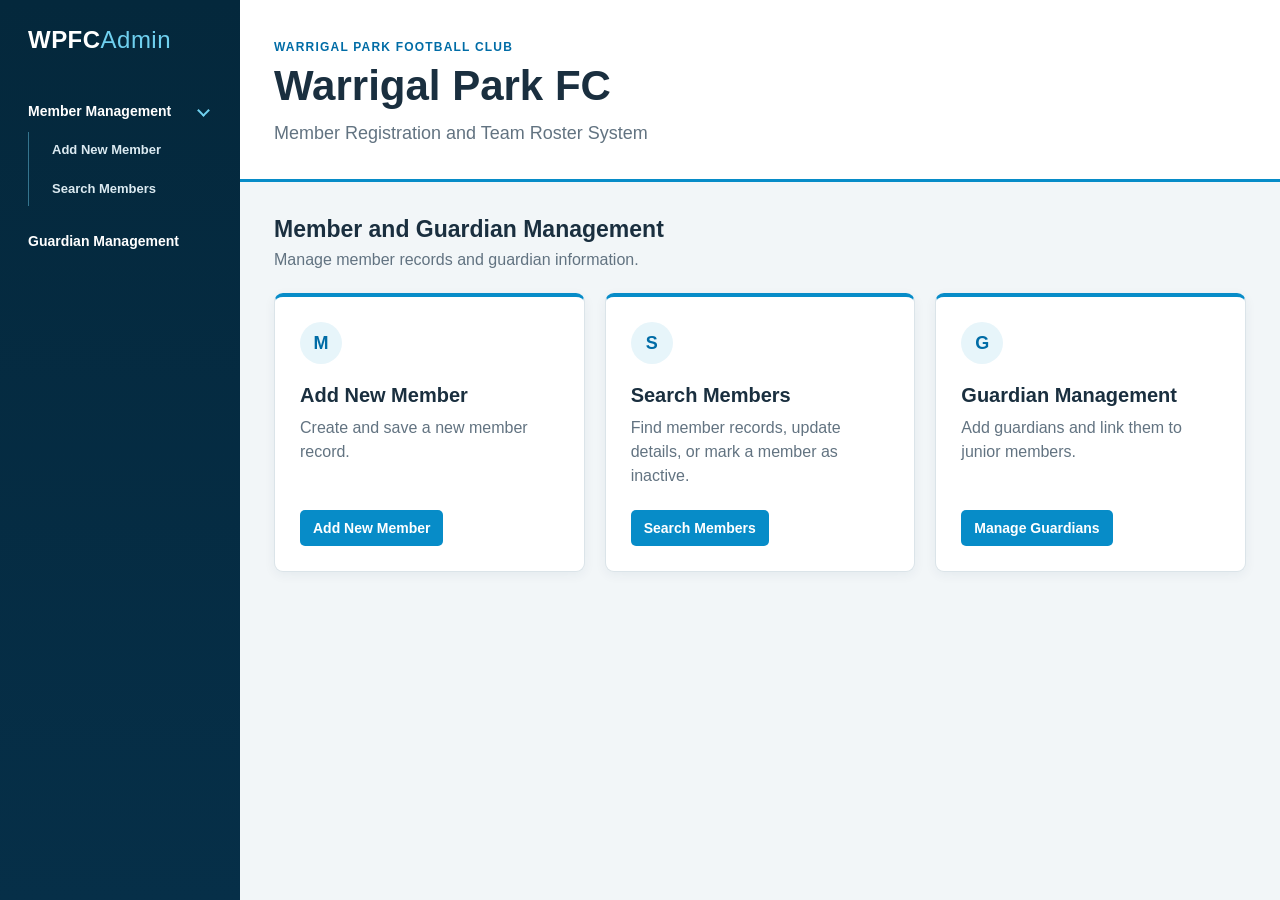
==== index.html @ ea4c1155 "Add main navigation page" ====
<!doctype html>
<html lang="en">
  <head>
    <meta charset="utf-8">
    <meta name="viewport" content="width=device-width, initial-scale=1">
    <title>Warrigal Park FC</title>
    <style>
      :root {
        --navy: #073956;
        --navy-deep: #04283c;
        --blue: #078cc8;
        --blue-dark: #006ca6;
        --canvas: #f2f6f8;
        --white: #ffffff;
        --ink: #1a2f3f;
        --muted: #627381;
        --line: #dbe4e9;
      }

      * { box-sizing: border-box; }

      body {
        min-height: 100vh;
        margin: 0;
        background: var(--canvas);
        color: var(--ink);
        font-family: Arial, Helvetica, sans-serif;
      }

      .app-shell { display: flex; min-height: 100vh; }

      .sidebar {
        width: 240px;
        flex: 0 0 240px;
        min-height: 100vh;
        padding: 26px 14px;
        background: linear-gradient(180deg, var(--navy-deep), #062f48);
      }

      .brand {
        display: block;
        margin: 0 14px 36px;
        color: var(--white);
        font-size: 24px;
        font-weight: 800;
        letter-spacing: .02em;
      }

      .brand span { color: #6fd0ef; font-weight: 500; }
      .sidebar nav { display: grid; gap: 7px; }
      .nav-group { margin: 0; }
      .nav-group-toggle {
        display: block;
        width: 100%;
        padding: 13px 14px;
        border: 0;
        border-radius: 6px;
        background: transparent;
        color: var(--white);
        cursor: pointer;
        font-size: 14px;
        font-weight: 800;
        list-style: none;
        text-align: left;
        text-decoration: none;
      }

      .nav-group-toggle::-webkit-details-marker { display: none; }
      .nav-group-toggle::marker { content: ""; }
      .nav-group-toggle::after {
        content: "";
        float: right;
        width: 7px;
        height: 7px;
        margin: 3px 4px 0 0;
        border-right: 2px solid #70d1ef;
        border-bottom: 2px solid #70d1ef;
        transform: rotate(45deg);
        transition: transform .16s ease;
      }

      .nav-group:not([open]) .nav-group-toggle::after { transform: rotate(-45deg); }
      .nav-group-toggle:hover, .nav-group-toggle:focus-visible { background: rgba(20, 156, 207, .25); outline: none; }
      .nav-submenu { display: grid; gap: 4px; margin: 0 0 7px 14px; padding-left: 11px; border-left: 1px solid rgba(111, 208, 239, .45); }
      .nav-subitem { display: block; padding: 10px 12px; border-radius: 5px; color: #dbeaf1; font-size: 13px; font-weight: 700; text-decoration: none; }
      .nav-subitem:hover, .nav-subitem:focus-visible, .nav-subitem.active { background: rgba(20, 156, 207, .25); color: var(--white); outline: none; }
      .nav-subitem.active { border-left: 3px solid #52d0f1; border-radius: 0 5px 5px 0; }
      .nav-group-link { display: block; padding: 13px 14px; border-radius: 6px; color: var(--white); font-size: 14px; font-weight: 800; text-decoration: none; }
      .nav-group-link:hover, .nav-group-link:focus-visible, .nav-group-link.active { background: rgba(20, 156, 207, .25); color: var(--white); outline: none; }
      .nav-group-link.active { border-left: 3px solid #52d0f1; border-radius: 0 6px 6px 0; }

      .main-content { width: min(1120px, 100%); margin: 0 auto; padding: 0 34px 48px; }

      .topbar {
        margin: 0 -34px 34px;
        padding: 40px 34px 32px;
        background: var(--white);
        border-bottom: 3px solid var(--blue);
      }

      h1, h2, p { margin-top: 0; }
      h1 { margin-bottom: 10px; font-size: clamp(30px, 4vw, 42px); }
      .subtitle { max-width: 610px; margin-bottom: 0; color: var(--muted); font-size: 18px; line-height: 1.5; }
      .eyebrow { margin-bottom: 8px; color: var(--blue-dark); font-size: 12px; font-weight: 800; letter-spacing: .1em; text-transform: uppercase; }

      .intro { margin-bottom: 24px; }
      .intro h2 { margin-bottom: 8px; font-size: 23px; }
      .intro p { margin-bottom: 0; color: var(--muted); }

      .management-grid { display: grid; grid-template-columns: repeat(3, minmax(0, 1fr)); gap: 20px; }
      .management-card {
        display: flex;
        min-height: 210px;
        flex-direction: column;
        align-items: flex-start;
        padding: 25px;
        border: 1px solid var(--line);
        border-top: 4px solid var(--blue);
        border-radius: 9px;
        background: var(--white);
        box-shadow: 0 3px 12px rgba(15, 57, 78, .06);
      }

      .management-icon {
        display: grid;
        width: 42px;
        height: 42px;
        place-items: center;
        margin-bottom: 20px;
        border-radius: 50%;
        background: #e7f5fa;
        color: var(--blue-dark);
        font-size: 18px;
        font-weight: 800;
      }

      .management-card h2 { margin-bottom: 9px; font-size: 20px; }
      .management-card p { margin-bottom: 22px; color: var(--muted); line-height: 1.5; }
      .management-card a {
        margin-top: auto;
        padding: 10px 13px;
        border-radius: 5px;
        background: var(--blue);
        color: var(--white);
        font-size: 14px;
        font-weight: 700;
        text-decoration: none;
      }

      .management-card a:hover, .management-card a:focus-visible { background: var(--blue-dark); outline: none; }

      @media (max-width: 880px) {
        .sidebar { width: 184px; flex-basis: 184px; padding: 20px 9px; }
        .brand { margin: 0 8px 28px; font-size: 18px; }
        .nav-group-toggle { padding: 13px 12px; font-size: 13px; }
        .nav-subitem { padding: 10px; font-size: 12px; }
        .nav-group-link { padding: 13px 12px; font-size: 13px; }
        .management-grid { grid-template-columns: 1fr; }
      }

      @media (max-width: 600px) {
        .main-content { padding: 0 16px 30px; }
        .topbar { margin: 0 -16px 24px; padding: 29px 16px 24px; }
      }
    </style>
  </head>
  <body>
    <div class="app-shell">
      <aside class="sidebar" aria-label="Main navigation">
        <div class="brand">WPFC<span>Admin</span></div>
        <nav>
          <details class="nav-group" open>
            <summary class="nav-group-toggle">Member Management</summary>
            <div class="nav-submenu">
              <a class="nav-subitem" href="member/index.html">Add New Member</a>
              <a class="nav-subitem" href="member/search.html">Search Members</a>
            </div>
          </details>
          <a class="nav-group-link" href="guardian/index.html">Guardian Management</a>
        </nav>
      </aside>

      <main class="main-content">
        <header class="topbar">
          <p class="eyebrow">Warrigal Park Football Club</p>
          <h1>Warrigal Park FC</h1>
          <p class="subtitle">Member Registration and Team Roster System</p>
        </header>

        <section class="intro" aria-labelledby="management-heading">
          <h2 id="management-heading">Member and Guardian Management</h2>
          <p>Manage member records and guardian information.</p>
        </section>

        <section class="management-grid" aria-label="Member and Guardian Management">
          <article class="management-card">
            <div class="management-icon" aria-hidden="true">M</div>
            <h2>Add New Member</h2>
            <p>Create and save a new member record.</p>
            <a href="member/index.html">Add New Member</a>
          </article>

          <article class="management-card">
            <div class="management-icon" aria-hidden="true">S</div>
            <h2>Search Members</h2>
            <p>Find member records, update details, or mark a member as inactive.</p>
            <a href="member/search.html">Search Members</a>
          </article>

          <article class="management-card">
            <div class="management-icon" aria-hidden="true">G</div>
            <h2>Guardian Management</h2>
            <p>Add guardians and link them to junior members.</p>
            <a href="guardian/index.html">Manage Guardians</a>
          </article>
        </section>
      </main>
    </div>
  </body>
</html>
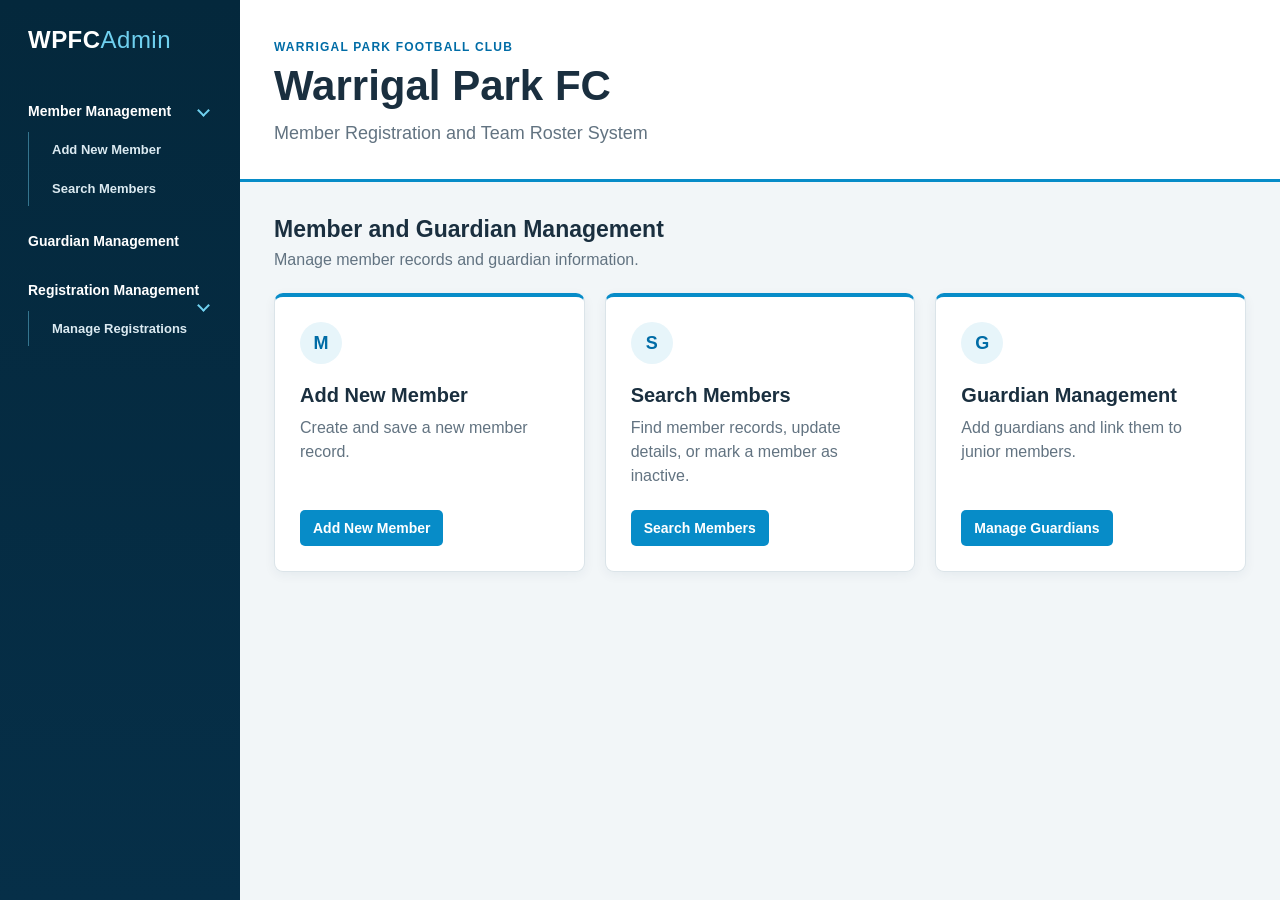
==== commit 22c0a720: "Implement season registration management" ====
--- a/index.html
+++ b/index.html
@@ -177,6 +177,12 @@
             </div>
           </details>
           <a class="nav-group-link" href="guardian/index.html">Guardian Management</a>
+          <details class="nav-group" open>
+            <summary class="nav-group-toggle">Registration Management</summary>
+            <div class="nav-submenu">
+              <a class="nav-subitem" href="registration/index.html">Manage Registrations</a>
+            </div>
+          </details>
         </nav>
       </aside>
 
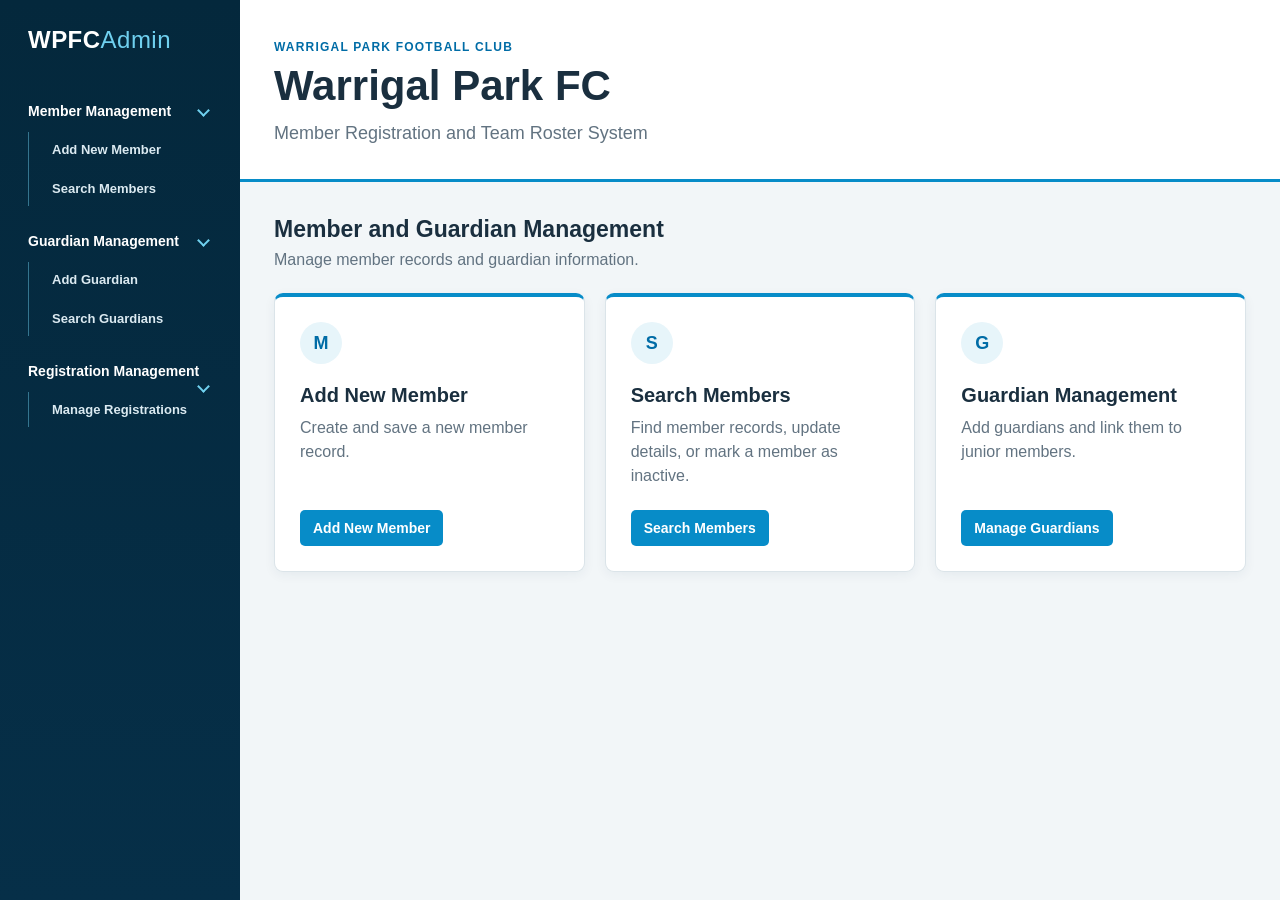
==== commit 54a5aa4f: "Integrate registration navigation across existing pages" ====
--- a/index.html
+++ b/index.html
@@ -176,7 +176,13 @@
               <a class="nav-subitem" href="member/search.html">Search Members</a>
             </div>
           </details>
-          <a class="nav-group-link" href="guardian/index.html">Guardian Management</a>
+          <details class="nav-group" open>
+            <summary class="nav-group-toggle">Guardian Management</summary>
+            <div class="nav-submenu">
+              <a class="nav-subitem" href="guardian/index.html">Add Guardian</a>
+              <a class="nav-subitem" href="guardian/search.html">Search Guardians</a>
+            </div>
+          </details>
           <details class="nav-group" open>
             <summary class="nav-group-toggle">Registration Management</summary>
             <div class="nav-submenu">
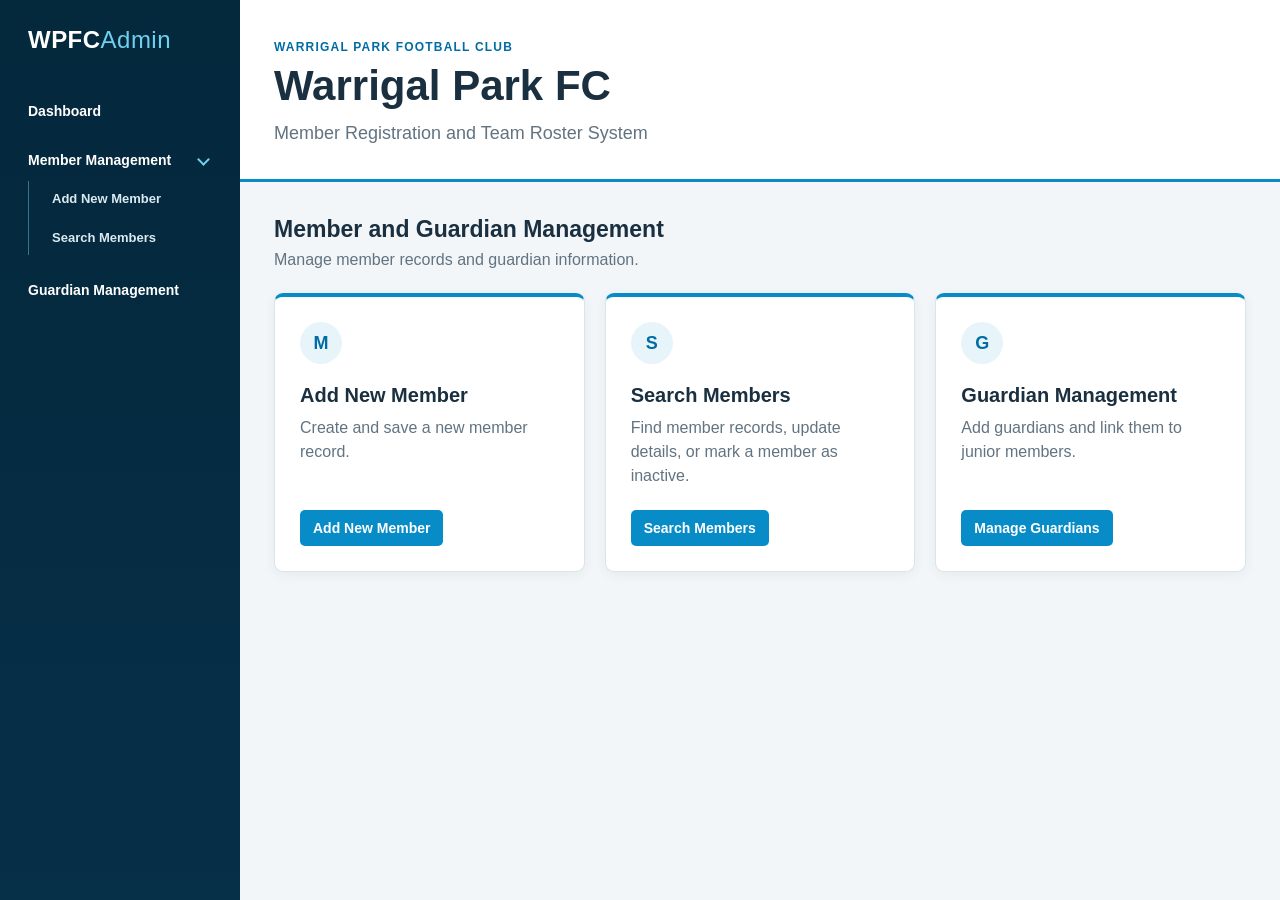
==== commit 90e0a198: "Add dashboard to nav" ====
--- a/index.html
+++ b/index.html
@@ -169,6 +169,8 @@
       <aside class="sidebar" aria-label="Main navigation">
         <div class="brand">WPFC<span>Admin</span></div>
         <nav>
+          <a class="nav-group-link" href="index.html">Dashboard</a>
+
           <details class="nav-group" open>
             <summary class="nav-group-toggle">Member Management</summary>
             <div class="nav-submenu">
@@ -176,19 +178,7 @@
               <a class="nav-subitem" href="member/search.html">Search Members</a>
             </div>
           </details>
-          <details class="nav-group" open>
-            <summary class="nav-group-toggle">Guardian Management</summary>
-            <div class="nav-submenu">
-              <a class="nav-subitem" href="guardian/index.html">Add Guardian</a>
-              <a class="nav-subitem" href="guardian/search.html">Search Guardians</a>
-            </div>
-          </details>
-          <details class="nav-group" open>
-            <summary class="nav-group-toggle">Registration Management</summary>
-            <div class="nav-submenu">
-              <a class="nav-subitem" href="registration/index.html">Manage Registrations</a>
-            </div>
-          </details>
+          <a class="nav-group-link" href="guardian/index.html">Guardian Management</a>
         </nav>
       </aside>
 
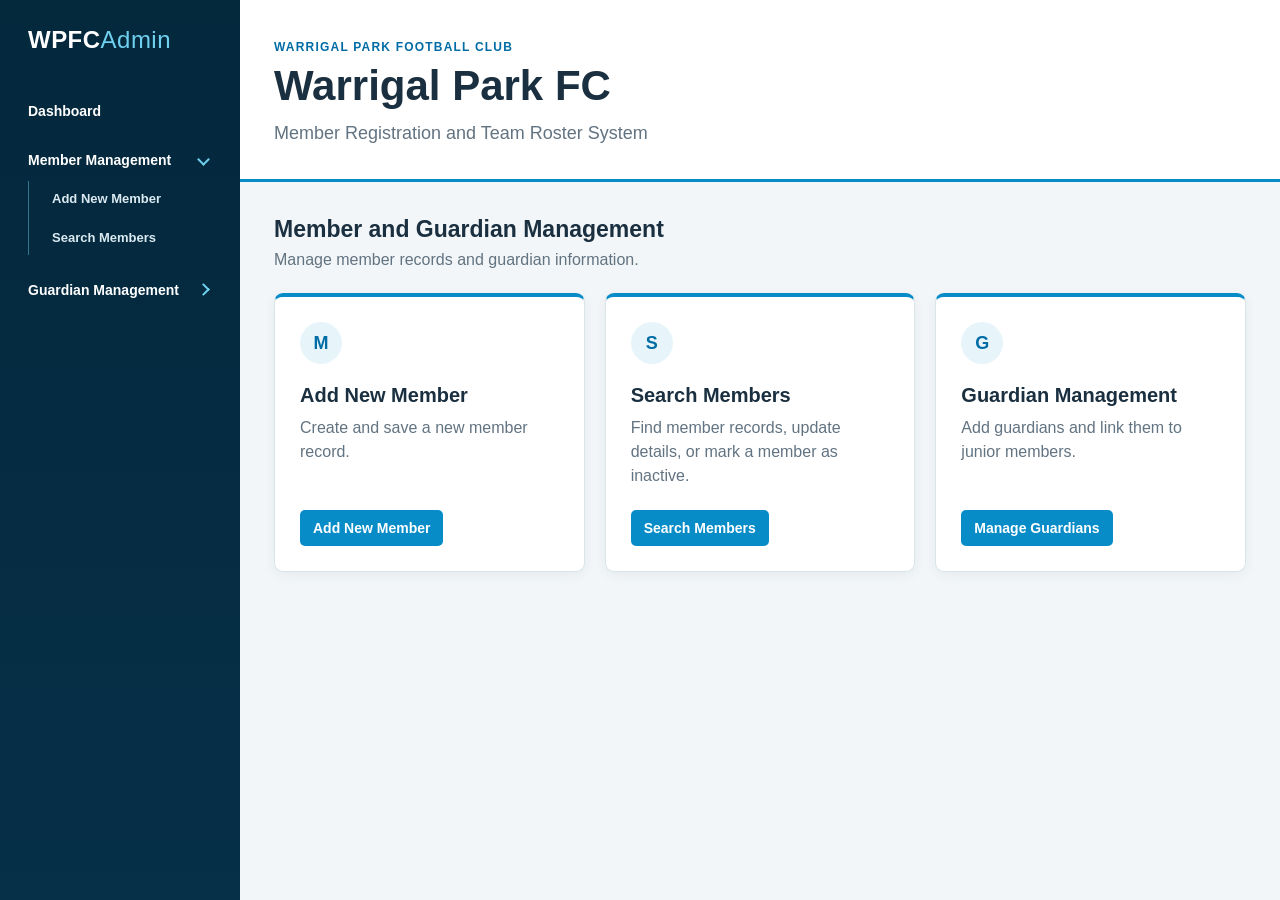
==== commit 989606f2: "add a toggle to index" ====
--- a/index.html
+++ b/index.html
@@ -1,222 +1,397 @@
 <!doctype html>
 <html lang="en">
-  <head>
-    <meta charset="utf-8">
-    <meta name="viewport" content="width=device-width, initial-scale=1">
-    <title>Warrigal Park FC</title>
-    <style>
-      :root {
-        --navy: #073956;
-        --navy-deep: #04283c;
-        --blue: #078cc8;
-        --blue-dark: #006ca6;
-        --canvas: #f2f6f8;
-        --white: #ffffff;
-        --ink: #1a2f3f;
-        --muted: #627381;
-        --line: #dbe4e9;
-      }
-
-      * { box-sizing: border-box; }
-
-      body {
-        min-height: 100vh;
-        margin: 0;
-        background: var(--canvas);
-        color: var(--ink);
-        font-family: Arial, Helvetica, sans-serif;
-      }
-
-      .app-shell { display: flex; min-height: 100vh; }
-
+
+<head>
+  <meta charset="utf-8">
+  <meta name="viewport" content="width=device-width, initial-scale=1">
+  <title>Warrigal Park FC</title>
+  <style>
+    :root {
+      --navy: #073956;
+      --navy-deep: #04283c;
+      --blue: #078cc8;
+      --blue-dark: #006ca6;
+      --canvas: #f2f6f8;
+      --white: #ffffff;
+      --ink: #1a2f3f;
+      --muted: #627381;
+      --line: #dbe4e9;
+    }
+
+    * {
+      box-sizing: border-box;
+    }
+
+    body {
+      min-height: 100vh;
+      margin: 0;
+      background: var(--canvas);
+      color: var(--ink);
+      font-family: Arial, Helvetica, sans-serif;
+    }
+
+    .app-shell {
+      display: flex;
+      min-height: 100vh;
+    }
+
+    .sidebar {
+      width: 240px;
+      flex: 0 0 240px;
+      min-height: 100vh;
+      padding: 26px 14px;
+      background: linear-gradient(180deg, var(--navy-deep), #062f48);
+    }
+
+    .brand {
+      display: block;
+      margin: 0 14px 36px;
+      color: var(--white);
+      font-size: 24px;
+      font-weight: 800;
+      letter-spacing: .02em;
+    }
+
+    .brand span {
+      color: #6fd0ef;
+      font-weight: 500;
+    }
+
+    .sidebar nav {
+      display: grid;
+      gap: 7px;
+    }
+
+    .nav-group {
+      margin: 0;
+    }
+
+    .nav-group-toggle {
+      display: block;
+      width: 100%;
+      padding: 13px 14px;
+      border: 0;
+      border-radius: 6px;
+      background: transparent;
+      color: var(--white);
+      cursor: pointer;
+      font-size: 14px;
+      font-weight: 800;
+      list-style: none;
+      text-align: left;
+      text-decoration: none;
+    }
+
+    .nav-group-toggle::-webkit-details-marker {
+      display: none;
+    }
+
+    .nav-group-toggle::marker {
+      content: "";
+    }
+
+    .nav-group-toggle::after {
+      content: "";
+      float: right;
+      width: 7px;
+      height: 7px;
+      margin: 3px 4px 0 0;
+      border-right: 2px solid #70d1ef;
+      border-bottom: 2px solid #70d1ef;
+      transform: rotate(45deg);
+      transition: transform .16s ease;
+    }
+
+    .nav-group:not([open]) .nav-group-toggle::after {
+      transform: rotate(-45deg);
+    }
+
+    .nav-group-toggle:hover,
+    .nav-group-toggle:focus-visible {
+      background: rgba(20, 156, 207, .25);
+      outline: none;
+    }
+
+    .nav-submenu {
+      display: grid;
+      gap: 4px;
+      margin: 0 0 7px 14px;
+      padding-left: 11px;
+      border-left: 1px solid rgba(111, 208, 239, .45);
+    }
+
+    .nav-subitem {
+      display: block;
+      padding: 10px 12px;
+      border-radius: 5px;
+      color: #dbeaf1;
+      font-size: 13px;
+      font-weight: 700;
+      text-decoration: none;
+    }
+
+    .nav-subitem:hover,
+    .nav-subitem:focus-visible,
+    .nav-subitem.active {
+      background: rgba(20, 156, 207, .25);
+      color: var(--white);
+      outline: none;
+    }
+
+    .nav-subitem.active {
+      border-left: 3px solid #52d0f1;
+      border-radius: 0 5px 5px 0;
+    }
+
+    .nav-group-link {
+      display: block;
+      padding: 13px 14px;
+      border-radius: 6px;
+      color: var(--white);
+      font-size: 14px;
+      font-weight: 800;
+      text-decoration: none;
+    }
+
+    .nav-group-link:hover,
+    .nav-group-link:focus-visible,
+    .nav-group-link.active {
+      background: rgba(20, 156, 207, .25);
+      color: var(--white);
+      outline: none;
+    }
+
+    .nav-group-link.active {
+      border-left: 3px solid #52d0f1;
+      border-radius: 0 6px 6px 0;
+    }
+
+    .main-content {
+      width: min(1120px, 100%);
+      margin: 0 auto;
+      padding: 0 34px 48px;
+    }
+
+    .topbar {
+      margin: 0 -34px 34px;
+      padding: 40px 34px 32px;
+      background: var(--white);
+      border-bottom: 3px solid var(--blue);
+    }
+
+    h1,
+    h2,
+    p {
+      margin-top: 0;
+    }
+
+    h1 {
+      margin-bottom: 10px;
+      font-size: clamp(30px, 4vw, 42px);
+    }
+
+    .subtitle {
+      max-width: 610px;
+      margin-bottom: 0;
+      color: var(--muted);
+      font-size: 18px;
+      line-height: 1.5;
+    }
+
+    .eyebrow {
+      margin-bottom: 8px;
+      color: var(--blue-dark);
+      font-size: 12px;
+      font-weight: 800;
+      letter-spacing: .1em;
+      text-transform: uppercase;
+    }
+
+    .intro {
+      margin-bottom: 24px;
+    }
+
+    .intro h2 {
+      margin-bottom: 8px;
+      font-size: 23px;
+    }
+
+    .intro p {
+      margin-bottom: 0;
+      color: var(--muted);
+    }
+
+    .management-grid {
+      display: grid;
+      grid-template-columns: repeat(3, minmax(0, 1fr));
+      gap: 20px;
+    }
+
+    .management-card {
+      display: flex;
+      min-height: 210px;
+      flex-direction: column;
+      align-items: flex-start;
+      padding: 25px;
+      border: 1px solid var(--line);
+      border-top: 4px solid var(--blue);
+      border-radius: 9px;
+      background: var(--white);
+      box-shadow: 0 3px 12px rgba(15, 57, 78, .06);
+    }
+
+    .management-icon {
+      display: grid;
+      width: 42px;
+      height: 42px;
+      place-items: center;
+      margin-bottom: 20px;
+      border-radius: 50%;
+      background: #e7f5fa;
+      color: var(--blue-dark);
+      font-size: 18px;
+      font-weight: 800;
+    }
+
+    .management-card h2 {
+      margin-bottom: 9px;
+      font-size: 20px;
+    }
+
+    .management-card p {
+      margin-bottom: 22px;
+      color: var(--muted);
+      line-height: 1.5;
+    }
+
+    .management-card a {
+      margin-top: auto;
+      padding: 10px 13px;
+      border-radius: 5px;
+      background: var(--blue);
+      color: var(--white);
+      font-size: 14px;
+      font-weight: 700;
+      text-decoration: none;
+    }
+
+    .management-card a:hover,
+    .management-card a:focus-visible {
+      background: var(--blue-dark);
+      outline: none;
+    }
+
+    @media (max-width: 880px) {
       .sidebar {
-        width: 240px;
-        flex: 0 0 240px;
-        min-height: 100vh;
-        padding: 26px 14px;
-        background: linear-gradient(180deg, var(--navy-deep), #062f48);
+        width: 184px;
+        flex-basis: 184px;
+        padding: 20px 9px;
       }
 
       .brand {
-        display: block;
-        margin: 0 14px 36px;
-        color: var(--white);
-        font-size: 24px;
-        font-weight: 800;
-        letter-spacing: .02em;
-      }
-
-      .brand span { color: #6fd0ef; font-weight: 500; }
-      .sidebar nav { display: grid; gap: 7px; }
-      .nav-group { margin: 0; }
+        margin: 0 8px 28px;
+        font-size: 18px;
+      }
+
       .nav-group-toggle {
-        display: block;
-        width: 100%;
-        padding: 13px 14px;
-        border: 0;
-        border-radius: 6px;
-        background: transparent;
-        color: var(--white);
-        cursor: pointer;
-        font-size: 14px;
-        font-weight: 800;
-        list-style: none;
-        text-align: left;
-        text-decoration: none;
-      }
-
-      .nav-group-toggle::-webkit-details-marker { display: none; }
-      .nav-group-toggle::marker { content: ""; }
-      .nav-group-toggle::after {
-        content: "";
-        float: right;
-        width: 7px;
-        height: 7px;
-        margin: 3px 4px 0 0;
-        border-right: 2px solid #70d1ef;
-        border-bottom: 2px solid #70d1ef;
-        transform: rotate(45deg);
-        transition: transform .16s ease;
-      }
-
-      .nav-group:not([open]) .nav-group-toggle::after { transform: rotate(-45deg); }
-      .nav-group-toggle:hover, .nav-group-toggle:focus-visible { background: rgba(20, 156, 207, .25); outline: none; }
-      .nav-submenu { display: grid; gap: 4px; margin: 0 0 7px 14px; padding-left: 11px; border-left: 1px solid rgba(111, 208, 239, .45); }
-      .nav-subitem { display: block; padding: 10px 12px; border-radius: 5px; color: #dbeaf1; font-size: 13px; font-weight: 700; text-decoration: none; }
-      .nav-subitem:hover, .nav-subitem:focus-visible, .nav-subitem.active { background: rgba(20, 156, 207, .25); color: var(--white); outline: none; }
-      .nav-subitem.active { border-left: 3px solid #52d0f1; border-radius: 0 5px 5px 0; }
-      .nav-group-link { display: block; padding: 13px 14px; border-radius: 6px; color: var(--white); font-size: 14px; font-weight: 800; text-decoration: none; }
-      .nav-group-link:hover, .nav-group-link:focus-visible, .nav-group-link.active { background: rgba(20, 156, 207, .25); color: var(--white); outline: none; }
-      .nav-group-link.active { border-left: 3px solid #52d0f1; border-radius: 0 6px 6px 0; }
-
-      .main-content { width: min(1120px, 100%); margin: 0 auto; padding: 0 34px 48px; }
+        padding: 13px 12px;
+        font-size: 13px;
+      }
+
+      .nav-subitem {
+        padding: 10px;
+        font-size: 12px;
+      }
+
+      .nav-group-link {
+        padding: 13px 12px;
+        font-size: 13px;
+      }
+
+      .management-grid {
+        grid-template-columns: 1fr;
+      }
+    }
+
+    @media (max-width: 600px) {
+      .main-content {
+        padding: 0 16px 30px;
+      }
 
       .topbar {
-        margin: 0 -34px 34px;
-        padding: 40px 34px 32px;
-        background: var(--white);
-        border-bottom: 3px solid var(--blue);
-      }
-
-      h1, h2, p { margin-top: 0; }
-      h1 { margin-bottom: 10px; font-size: clamp(30px, 4vw, 42px); }
-      .subtitle { max-width: 610px; margin-bottom: 0; color: var(--muted); font-size: 18px; line-height: 1.5; }
-      .eyebrow { margin-bottom: 8px; color: var(--blue-dark); font-size: 12px; font-weight: 800; letter-spacing: .1em; text-transform: uppercase; }
-
-      .intro { margin-bottom: 24px; }
-      .intro h2 { margin-bottom: 8px; font-size: 23px; }
-      .intro p { margin-bottom: 0; color: var(--muted); }
-
-      .management-grid { display: grid; grid-template-columns: repeat(3, minmax(0, 1fr)); gap: 20px; }
-      .management-card {
-        display: flex;
-        min-height: 210px;
-        flex-direction: column;
-        align-items: flex-start;
-        padding: 25px;
-        border: 1px solid var(--line);
-        border-top: 4px solid var(--blue);
-        border-radius: 9px;
-        background: var(--white);
-        box-shadow: 0 3px 12px rgba(15, 57, 78, .06);
-      }
-
-      .management-icon {
-        display: grid;
-        width: 42px;
-        height: 42px;
-        place-items: center;
-        margin-bottom: 20px;
-        border-radius: 50%;
-        background: #e7f5fa;
-        color: var(--blue-dark);
-        font-size: 18px;
-        font-weight: 800;
-      }
-
-      .management-card h2 { margin-bottom: 9px; font-size: 20px; }
-      .management-card p { margin-bottom: 22px; color: var(--muted); line-height: 1.5; }
-      .management-card a {
-        margin-top: auto;
-        padding: 10px 13px;
-        border-radius: 5px;
-        background: var(--blue);
-        color: var(--white);
-        font-size: 14px;
-        font-weight: 700;
-        text-decoration: none;
-      }
-
-      .management-card a:hover, .management-card a:focus-visible { background: var(--blue-dark); outline: none; }
-
-      @media (max-width: 880px) {
-        .sidebar { width: 184px; flex-basis: 184px; padding: 20px 9px; }
-        .brand { margin: 0 8px 28px; font-size: 18px; }
-        .nav-group-toggle { padding: 13px 12px; font-size: 13px; }
-        .nav-subitem { padding: 10px; font-size: 12px; }
-        .nav-group-link { padding: 13px 12px; font-size: 13px; }
-        .management-grid { grid-template-columns: 1fr; }
-      }
-
-      @media (max-width: 600px) {
-        .main-content { padding: 0 16px 30px; }
-        .topbar { margin: 0 -16px 24px; padding: 29px 16px 24px; }
-      }
-    </style>
-  </head>
-  <body>
-    <div class="app-shell">
-      <aside class="sidebar" aria-label="Main navigation">
-        <div class="brand">WPFC<span>Admin</span></div>
-        <nav>
-          <a class="nav-group-link" href="index.html">Dashboard</a>
-
-          <details class="nav-group" open>
-            <summary class="nav-group-toggle">Member Management</summary>
-            <div class="nav-submenu">
-              <a class="nav-subitem" href="member/index.html">Add New Member</a>
-              <a class="nav-subitem" href="member/search.html">Search Members</a>
-            </div>
-          </details>
-          <a class="nav-group-link" href="guardian/index.html">Guardian Management</a>
-        </nav>
-      </aside>
-
-      <main class="main-content">
-        <header class="topbar">
-          <p class="eyebrow">Warrigal Park Football Club</p>
-          <h1>Warrigal Park FC</h1>
-          <p class="subtitle">Member Registration and Team Roster System</p>
-        </header>
-
-        <section class="intro" aria-labelledby="management-heading">
-          <h2 id="management-heading">Member and Guardian Management</h2>
-          <p>Manage member records and guardian information.</p>
-        </section>
-
-        <section class="management-grid" aria-label="Member and Guardian Management">
-          <article class="management-card">
-            <div class="management-icon" aria-hidden="true">M</div>
-            <h2>Add New Member</h2>
-            <p>Create and save a new member record.</p>
-            <a href="member/index.html">Add New Member</a>
-          </article>
-
-          <article class="management-card">
-            <div class="management-icon" aria-hidden="true">S</div>
-            <h2>Search Members</h2>
-            <p>Find member records, update details, or mark a member as inactive.</p>
-            <a href="member/search.html">Search Members</a>
-          </article>
-
-          <article class="management-card">
-            <div class="management-icon" aria-hidden="true">G</div>
-            <h2>Guardian Management</h2>
-            <p>Add guardians and link them to junior members.</p>
-            <a href="guardian/index.html">Manage Guardians</a>
-          </article>
-        </section>
-      </main>
-    </div>
-  </body>
-</html>
+        margin: 0 -16px 24px;
+        padding: 29px 16px 24px;
+      }
+    }
+  </style>
+</head>
+
+<body>
+  <div class="app-shell">
+    <aside class="sidebar" aria-label="Main navigation">
+      <div class="brand">WPFC<span>Admin</span></div>
+      <nav>
+        <a class="nav-group-link" href="index.html">Dashboard</a>
+
+        <details class="nav-group" open>
+          <summary class="nav-group-toggle">Member Management</summary>
+          <div class="nav-submenu">
+            <a class="nav-subitem" href="member/index.html">Add New Member</a>
+            <a class="nav-subitem" href="member/search.html">Search Members</a>
+          </div>
+        </details>
+        <details class="nav-group">
+          <summary class="nav-group-toggle">Guardian Management</summary>
+
+          <div class="nav-submenu">
+            <a class="nav-subitem" href="guardian/index.html">
+              Add Guardian
+            </a>
+
+            <a class="nav-subitem" href="guardian/search.html">
+              Search Guardians
+            </a>
+          </div>
+        </details>
+      </nav>
+    </aside>
+
+    <main class="main-content">
+      <header class="topbar">
+        <p class="eyebrow">Warrigal Park Football Club</p>
+        <h1>Warrigal Park FC</h1>
+        <p class="subtitle">Member Registration and Team Roster System</p>
+      </header>
+
+      <section class="intro" aria-labelledby="management-heading">
+        <h2 id="management-heading">Member and Guardian Management</h2>
+        <p>Manage member records and guardian information.</p>
+      </section>
+
+      <section class="management-grid" aria-label="Member and Guardian Management">
+        <article class="management-card">
+          <div class="management-icon" aria-hidden="true">M</div>
+          <h2>Add New Member</h2>
+          <p>Create and save a new member record.</p>
+          <a href="member/index.html">Add New Member</a>
+        </article>
+
+        <article class="management-card">
+          <div class="management-icon" aria-hidden="true">S</div>
+          <h2>Search Members</h2>
+          <p>Find member records, update details, or mark a member as inactive.</p>
+          <a href="member/search.html">Search Members</a>
+        </article>
+
+        <article class="management-card">
+          <div class="management-icon" aria-hidden="true">G</div>
+          <h2>Guardian Management</h2>
+          <p>Add guardians and link them to junior members.</p>
+          <a href="guardian/index.html">Manage Guardians</a>
+        </article>
+      </section>
+    </main>
+  </div>
+</body>
+
+</html>
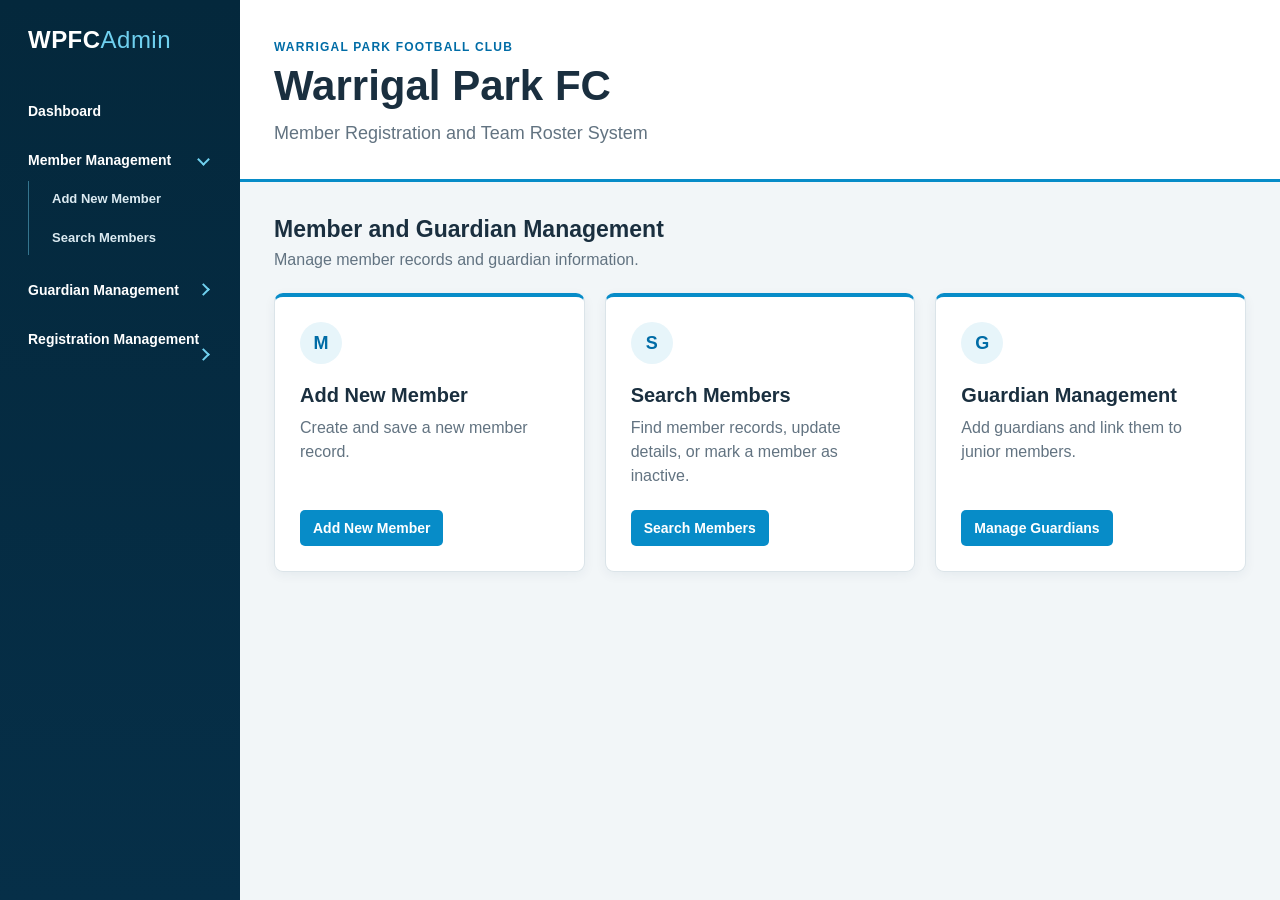
==== commit e4d4b3bf: "Merge branch 'main' into manage-season-registration" ====
--- a/index.html
+++ b/index.html
@@ -353,6 +353,12 @@
             </a>
           </div>
         </details>
+        <details class="nav-group">
+          <summary class="nav-group-toggle">Registration Management</summary>
+          <div class="nav-submenu">
+            <a class="nav-subitem" href="registration/index.html">Manage Registrations</a>
+          </div>
+        </details>
       </nav>
     </aside>
 
@@ -394,4 +400,4 @@
   </div>
 </body>
 
-</html>+</html>
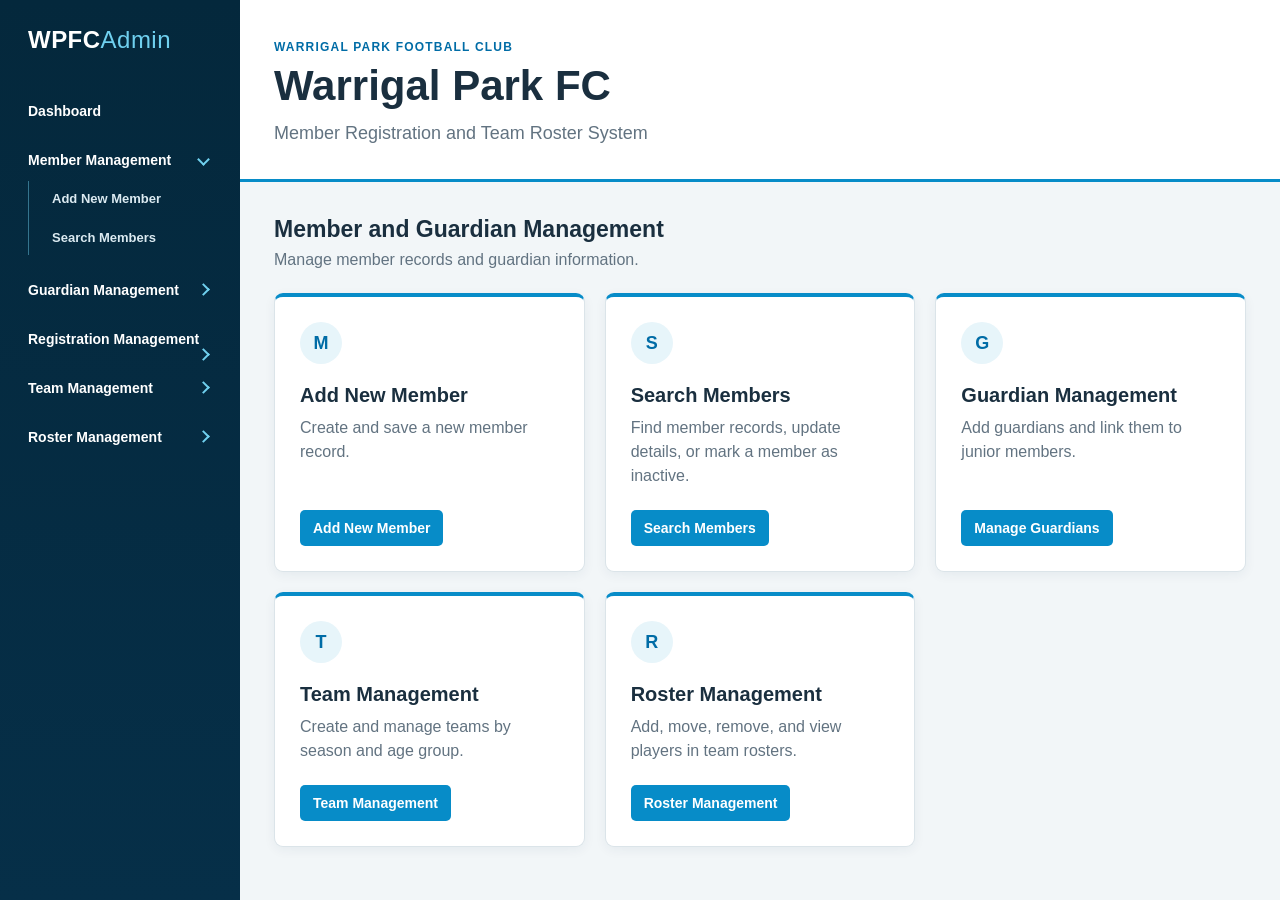
==== commit a8b8909e: "team-roster main function team-roster main function / add nav-bar in each index page" ====
--- a/index.html
+++ b/index.html
@@ -342,12 +342,10 @@
         </details>
         <details class="nav-group">
           <summary class="nav-group-toggle">Guardian Management</summary>
-
           <div class="nav-submenu">
             <a class="nav-subitem" href="guardian/index.html">
               Add Guardian
             </a>
-
             <a class="nav-subitem" href="guardian/search.html">
               Search Guardians
             </a>
@@ -359,6 +357,19 @@
             <a class="nav-subitem" href="registration/index.html">Manage Registrations</a>
           </div>
         </details>
+
+        <details class="nav-group">
+          <summary class="nav-group-toggle">Team Management</summary>
+          <div class="nav-submenu">
+            <a class="nav-subitem" href="team/team.html">Manage Team</a>
+          </div>
+        </details>
+        <details class="nav-group">
+          <summary class="nav-group-toggle">Roster Management</summary>
+          <div class="nav-submenu">
+            <a class="nav-subitem" href="roster/roster.html">Manage Roster</a>
+          </div>
+        </details>
       </nav>
     </aside>
 
@@ -395,6 +406,20 @@
           <p>Add guardians and link them to junior members.</p>
           <a href="guardian/index.html">Manage Guardians</a>
         </article>
+
+       <article class="management-card">
+          <div class="management-icon" aria-hidden="true">T</div>
+          <h2>Team Management</h2>
+          <p>Create and manage teams by season and age group.</p>
+          <a href="team/team.html">Team Management</a>
+        </article>
+
+        <article class="management-card">
+          <div class="management-icon" aria-hidden="true">R</div>
+          <h2>Roster Management</h2>
+          <p>Add, move, remove, and view players in team rosters.</p>
+          <a href="roster/roster.html">Roster Management</a>
+        </article>       
       </section>
     </main>
   </div>
